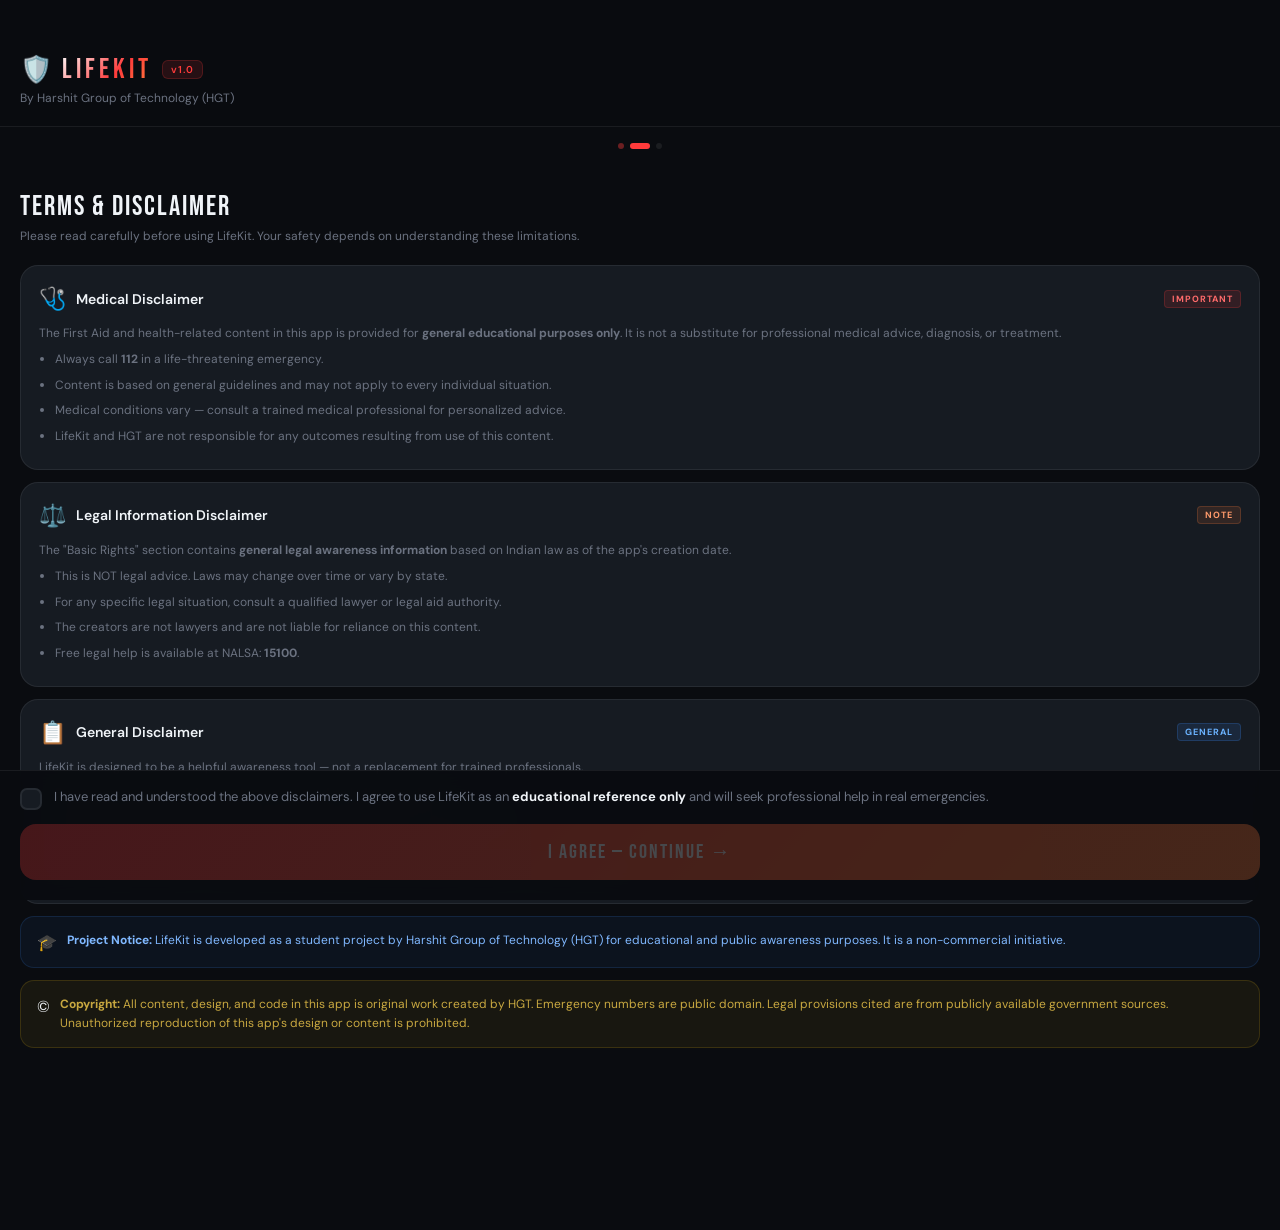
==== Life-Kit 2026/index.html @ 3889b9cb "Add files via upload" ====
<!DOCTYPE html>
<html lang="en">
<head>
  <meta charset="UTF-8" />
  <meta name="viewport" content="width=device-width, initial-scale=1.0, maximum-scale=1.0" />
  <title>LifeKit — Disclaimer</title>
  <link href="https://fonts.googleapis.com/css2?family=Bebas+Neue&family=DM+Sans:wght@300;400;500;600&display=swap" rel="stylesheet">
  <style>
    :root {
      --bg: #0a0c10;
      --surface: #111418;
      --card: #161b22;
      --border: rgba(255,255,255,0.07);
      --accent: #ff3b3b;
      --accent2: #ff7c3b;
      --text: #f0f4f8;
      --muted: #6b7280;
    }

    * { margin:0; padding:0; box-sizing:border-box; -webkit-tap-highlight-color:transparent; }

    body {
      background: var(--bg);
      color: var(--text);
      font-family: 'DM Sans', sans-serif;
      min-height: 100vh;
      display: flex;
      flex-direction: column;
      padding: 0 0 32px;
    }

    /* Header */
    .header {
      padding: 52px 20px 20px;
      background: rgba(10,12,16,0.95);
      backdrop-filter: blur(14px);
      border-bottom: 1px solid var(--border);
      position: sticky;
      top: 0;
      z-index: 10;
    }

    .logo-row {
      display: flex;
      align-items: center;
      gap: 10px;
      margin-bottom: 4px;
    }

    .logo-icon { font-size: 26px; }

    .logo-name {
      font-family: 'Bebas Neue', sans-serif;
      font-size: 28px;
      letter-spacing: 4px;
      background: linear-gradient(135deg, #fff 0%, #ff3b3b 60%, #ff7c3b 100%);
      -webkit-background-clip: text;
      -webkit-text-fill-color: transparent;
      background-clip: text;
    }

    .version-tag {
      background: rgba(255,59,59,0.12);
      border: 1px solid rgba(255,59,59,0.2);
      border-radius: 6px;
      padding: 2px 8px;
      font-size: 10px;
      color: var(--accent);
      font-weight: 600;
      letter-spacing: 1px;
    }

    .header-sub {
      font-size: 12px;
      color: var(--muted);
      margin-top: 4px;
    }

    /* Step indicator */
    .step-row {
      display: flex;
      justify-content: center;
      gap: 6px;
      padding: 16px 20px 0;
    }

    .step-dot {
      width: 6px; height: 6px;
      border-radius: 50%;
      background: var(--border);
    }

    .step-dot.done { background: rgba(255,59,59,0.4); }
    .step-dot.active { background: var(--accent); width: 20px; border-radius: 3px; }

    /* Scroll area */
    .scroll-area {
      flex: 1;
      overflow-y: auto;
      padding: 20px 20px 0;
    }

    .page-title {
      font-family: 'Bebas Neue', sans-serif;
      font-size: 28px;
      letter-spacing: 2px;
      color: var(--text);
      margin-bottom: 4px;
    }

    .page-sub {
      font-size: 12px;
      color: var(--muted);
      margin-bottom: 20px;
      line-height: 1.5;
    }

    /* Disclaimer cards */
    .disc-card {
      background: var(--card);
      border: 1px solid var(--border);
      border-radius: 18px;
      padding: 18px;
      margin-bottom: 12px;
    }

    .disc-card-header {
      display: flex;
      align-items: center;
      gap: 10px;
      margin-bottom: 10px;
    }

    .disc-icon { font-size: 22px; flex-shrink: 0; }

    .disc-title {
      font-size: 14px;
      font-weight: 600;
      color: var(--text);
    }

    .disc-tag {
      font-size: 9px;
      font-weight: 700;
      letter-spacing: 1px;
      text-transform: uppercase;
      padding: 2px 7px;
      border-radius: 4px;
      margin-left: auto;
      flex-shrink: 0;
    }

    .tag-red { background: rgba(255,59,59,0.12); color: #ff6b6b; border: 1px solid rgba(255,59,59,0.2); }
    .tag-orange { background: rgba(255,124,59,0.12); color: #ff9a6b; border: 1px solid rgba(255,124,59,0.2); }
    .tag-blue { background: rgba(59,138,255,0.12); color: #6bb3ff; border: 1px solid rgba(59,138,255,0.2); }
    .tag-green { background: rgba(59,255,138,0.10); color: #6bffaa; border: 1px solid rgba(59,255,138,0.2); }

    .disc-body {
      font-size: 12px;
      color: var(--muted);
      line-height: 1.7;
    }

    .disc-body ul {
      padding-left: 16px;
      margin-top: 6px;
    }

    .disc-body li {
      margin-bottom: 5px;
    }

    /* Divider */
    .divider {
      border: none;
      border-top: 1px solid var(--border);
      margin: 8px 0 16px;
    }

    /* Project note */
    .project-note {
      background: rgba(59,138,255,0.06);
      border: 1px solid rgba(59,138,255,0.15);
      border-radius: 14px;
      padding: 14px 16px;
      margin-bottom: 12px;
      display: flex;
      gap: 10px;
      align-items: flex-start;
    }

    .project-note p {
      font-size: 12px;
      color: #80b8ff;
      line-height: 1.6;
    }

    /* Copyright note */
    .copyright-note {
      background: rgba(245,197,24,0.06);
      border: 1px solid rgba(245,197,24,0.15);
      border-radius: 14px;
      padding: 14px 16px;
      margin-bottom: 20px;
      display: flex;
      gap: 10px;
      align-items: flex-start;
    }

    .copyright-note p {
      font-size: 12px;
      color: #c8a840;
      line-height: 1.6;
    }

    .wi { font-size: 16px; flex-shrink: 0; margin-top: 1px; }

    /* Bottom sticky area */
    .bottom-area {
      position: sticky;
      bottom: 0;
      background: rgba(10,12,16,0.97);
      backdrop-filter: blur(14px);
      padding: 16px 20px 20px;
      border-top: 1px solid var(--border);
    }

    /* Checkbox */
    .checkbox-row {
      display: flex;
      align-items: flex-start;
      gap: 12px;
      margin-bottom: 14px;
      cursor: pointer;
      -webkit-user-select: none;
    }

    .custom-checkbox {
      width: 22px;
      height: 22px;
      border-radius: 7px;
      border: 2px solid var(--border);
      background: var(--card);
      display: flex;
      align-items: center;
      justify-content: center;
      flex-shrink: 0;
      margin-top: 1px;
      transition: all 0.2s;
    }

    .custom-checkbox.checked {
      background: var(--accent);
      border-color: var(--accent);
    }

    .custom-checkbox .checkmark {
      color: #fff;
      font-size: 13px;
      display: none;
    }

    .custom-checkbox.checked .checkmark { display: block; }

    .checkbox-label {
      font-size: 13px;
      color: var(--muted);
      line-height: 1.5;
    }

    .checkbox-label strong { color: var(--text); }

    /* Agree button */
    .btn-agree {
      width: 100%;
      padding: 16px;
      background: linear-gradient(135deg, #ff3b3b, #ff7c3b);
      border: none;
      border-radius: 16px;
      color: #fff;
      font-family: 'Bebas Neue', sans-serif;
      font-size: 20px;
      letter-spacing: 2px;
      cursor: pointer;
      transition: opacity 0.2s, transform 0.15s;
      box-shadow: 0 6px 24px rgba(255,59,59,0.35);
      -webkit-user-select: none;
    }

    .btn-agree:disabled {
      opacity: 0.25;
      cursor: not-allowed;
      box-shadow: none;
    }

    .btn-agree:not(:disabled):active { transform: scale(0.97); }

    /* Fade in animation */
    .disc-card {
      animation: fadeUp 0.4s ease forwards;
      opacity: 0;
    }

    .disc-card:nth-child(1) { animation-delay: 0.1s; }
    .disc-card:nth-child(2) { animation-delay: 0.18s; }
    .disc-card:nth-child(3) { animation-delay: 0.26s; }
    .disc-card:nth-child(4) { animation-delay: 0.34s; }

    @keyframes fadeUp {
      from { opacity:0; transform:translateY(16px); }
      to   { opacity:1; transform:translateY(0); }
    }
  </style>
</head>
<body>

  <!-- HEADER -->
  <div class="header">
    <div class="logo-row">
      <div class="logo-icon">🛡️</div>
      <div class="logo-name">LifeKit</div>
      <div class="version-tag">v1.0</div>
    </div>
    <div class="header-sub">By Harshit Group of Technology (HGT)</div>
  </div>

  <!-- STEP INDICATOR -->
  <div class="step-row">
    <div class="step-dot done"></div>
    <div class="step-dot active"></div>
    <div class="step-dot"></div>
  </div>

  <!-- SCROLL CONTENT -->
  <div class="scroll-area">

    <br>
    <div class="page-title">Terms & Disclaimer</div>
    <p class="page-sub">Please read carefully before using LifeKit. Your safety depends on understanding these limitations.</p>

    <!-- Medical Disclaimer -->
    <div class="disc-card">
      <div class="disc-card-header">
        <div class="disc-icon">🩺</div>
        <div class="disc-title">Medical Disclaimer</div>
        <div class="disc-tag tag-red">Important</div>
      </div>
      <div class="disc-body">
        The First Aid and health-related content in this app is provided for <strong>general educational purposes only</strong>. It is not a substitute for professional medical advice, diagnosis, or treatment.
        <ul>
          <li>Always call <strong>112</strong> in a life-threatening emergency.</li>
          <li>Content is based on general guidelines and may not apply to every individual situation.</li>
          <li>Medical conditions vary — consult a trained medical professional for personalized advice.</li>
          <li>LifeKit and HGT are not responsible for any outcomes resulting from use of this content.</li>
        </ul>
      </div>
    </div>

    <!-- Legal Disclaimer -->
    <div class="disc-card">
      <div class="disc-card-header">
        <div class="disc-icon">⚖️</div>
        <div class="disc-title">Legal Information Disclaimer</div>
        <div class="disc-tag tag-orange">Note</div>
      </div>
      <div class="disc-body">
        The "Basic Rights" section contains <strong>general legal awareness information</strong> based on Indian law as of the app's creation date.
        <ul>
          <li>This is NOT legal advice. Laws may change over time or vary by state.</li>
          <li>For any specific legal situation, consult a qualified lawyer or legal aid authority.</li>
          <li>The creators are not lawyers and are not liable for reliance on this content.</li>
          <li>Free legal help is available at NALSA: <strong>15100</strong>.</li>
        </ul>
      </div>
    </div>

    <!-- General Disclaimer -->
    <div class="disc-card">
      <div class="disc-card-header">
        <div class="disc-icon">📋</div>
        <div class="disc-title">General Disclaimer</div>
        <div class="disc-tag tag-blue">General</div>
      </div>
      <div class="disc-body">
        LifeKit is designed to be a helpful awareness tool — not a replacement for trained professionals.
        <ul>
          <li>Emergency numbers and procedures are based on Indian standards.</li>
          <li>Always prioritize official emergency services over app content in real situations.</li>
          <li>The app works offline — content reflects information at time of creation.</li>
          <li>Harshit Group of Technology (HGT) disclaims all liability for direct or indirect damages from app use.</li>
        </ul>
      </div>
    </div>

    <!-- Project Note -->
    <div class="project-note">
      <div class="wi">🎓</div>
      <p><strong>Project Notice:</strong> LifeKit is developed as a student project by Harshit Group of Technology (HGT) for educational and public awareness purposes. It is a non-commercial initiative.</p>
    </div>

    <!-- Copyright Note -->
    <div class="copyright-note">
      <div class="wi">©</div>
      <p><strong>Copyright:</strong> All content, design, and code in this app is original work created by HGT. Emergency numbers are public domain. Legal provisions cited are from publicly available government sources. Unauthorized reproduction of this app's design or content is prohibited.</p>
    </div>

  </div>

  <!-- BOTTOM AGREE AREA -->
  <div class="bottom-area">

    <div class="checkbox-row" onclick="toggleCheck()">
      <div class="custom-checkbox" id="checkbox">
        <span class="checkmark">✓</span>
      </div>
      <div class="checkbox-label">
        I have read and understood the above disclaimers. I agree to use LifeKit as an <strong>educational reference only</strong> and will seek professional help in real emergencies.
      </div>
    </div>

    <button class="btn-agree" id="agreeBtn" disabled onclick="proceed()">
      I AGREE — CONTINUE →
    </button>

  </div>

  <script>
    let agreed = false;

    function toggleCheck() {
      agreed = !agreed;
      const cb = document.getElementById('checkbox');
      const btn = document.getElementById('agreeBtn');
      cb.classList.toggle('checked', agreed);
      btn.disabled = !agreed;
    }

    function proceed() {
      if (!agreed) return;
      // Save agreement with timestamp
      localStorage.setItem('lifekit_agreed', 'true');
      localStorage.setItem('lifekit_agreed_date', new Date().toISOString());
      // Go to onboarding
      window.location.href = 'frontpage.html';
    }

    // If already agreed, skip this screen
    if (localStorage.getItem('lifekit_agreed') === 'true') {
      window.location.href = 'frontpage.html';
    }
  </script>

</body>
</html>
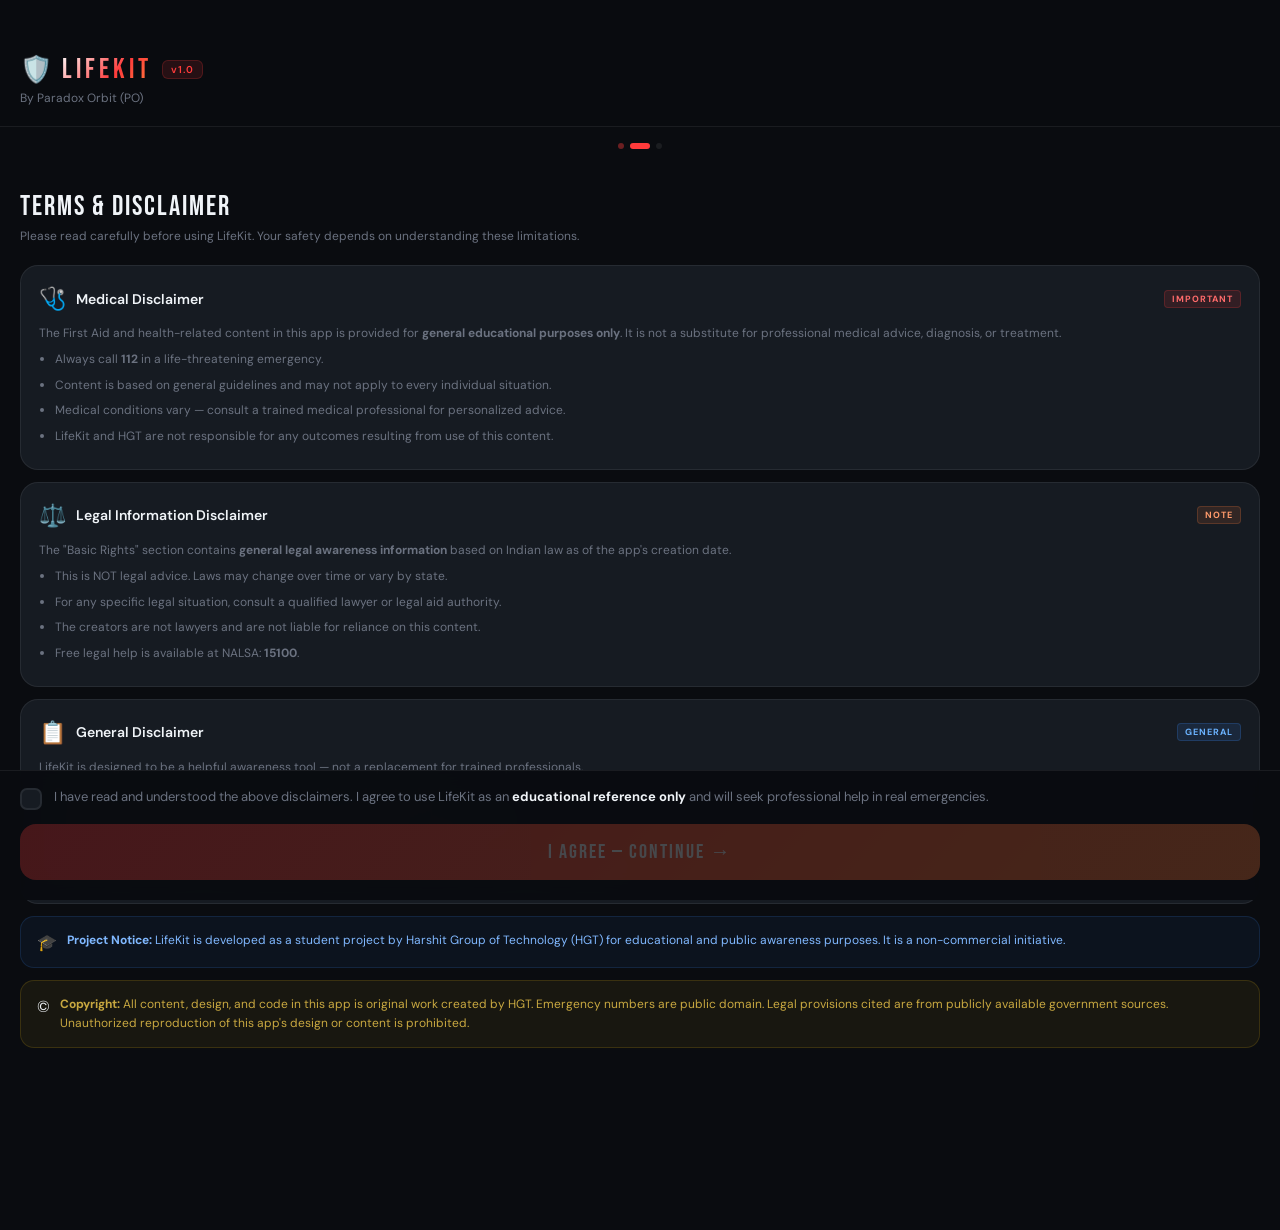
==== commit f1a62f23: "Update index.html" ====
--- a/Life-Kit 2026/index.html
+++ b/Life-Kit 2026/index.html
@@ -321,7 +321,7 @@
       <div class="logo-name">LifeKit</div>
       <div class="version-tag">v1.0</div>
     </div>
-    <div class="header-sub">By Harshit Group of Technology (HGT)</div>
+    <div class="header-sub">By Paradox Orbit (PO)</div>
   </div>
 
   <!-- STEP INDICATOR -->
